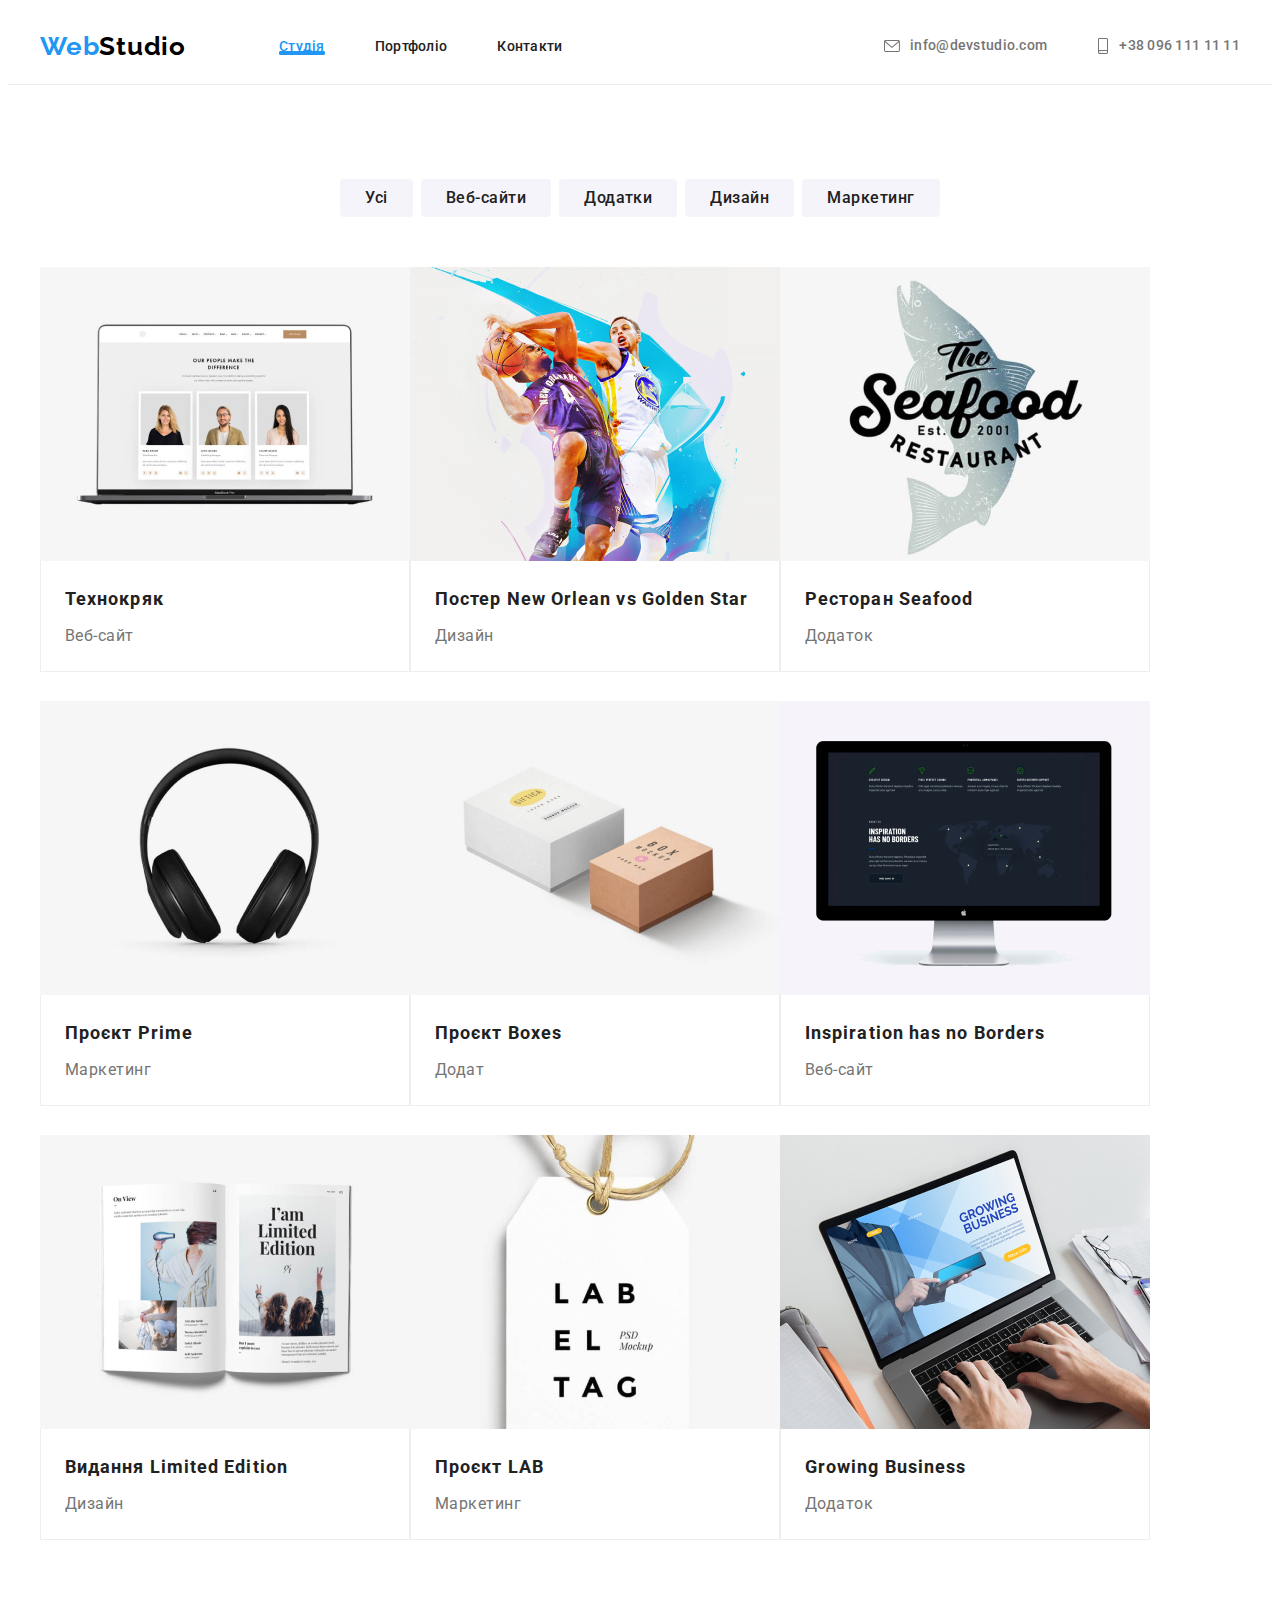
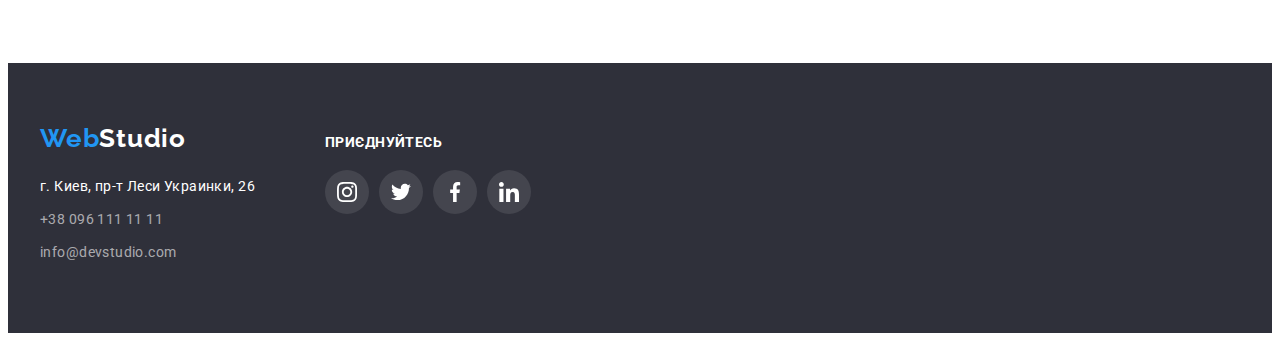
==== portfolio.html @ 6e3a9f80 "перше закидання даних" ====
<!DOCTYPE html>
<html lang="uk">
  <head>
    <meta charset="UTF-8" />
    <meta http-equiv="X-UA-Compatible" content="IE=edge" />
    <meta name="viewport" content="width=device-width, initial-scale=1.0" />
    <title>webstudio</title>
    <link rel="stylesheet" href="./css/style.css" />
    <link rel="preconnect" href="https://fonts.googleapis.com" />
    <link rel="preconnect" href="https://fonts.gstatic.com" crossorigin />
    <link
      href="https://fonts.googleapis.com/css2?family=Raleway:wght@700&family=Roboto:wght@400;500;700;900&display=swap"
      rel="stylesheet"
    />
  </head>

  <body>
    <!--header-->
    <header class="header">
      <div class="container">
        <nav class="nav">
          <a class="logo" href="./index.html"
            >Web<span class="logo-last-part">Studio</span></a
          >

          <!--navigation to other pages-->
          <ul class="site-nav">
            <li class="site-nav-item">
              <a href="./index.html" class="link current">Студія</a>
            </li>
            <li class="site-nav-item">
              <a href="./portfolio.html" class="link">Портфоліо</a>
            </li>
            <li class="site-nav-item">
              <a href="" class="link">Контакти</a>
            </li>
          </ul>
        </nav>

        <ul class="contacts">
          <li class="contacts-item">
            <a href="mailto:info@devstudio.com" class="contacts-link envelope-header"
              >
              <svg class="icon-header" width="16" height="12" >
              <use href="./img/symbol.svg#icon-envelope"></use>
              </svg>
              info@devstudio.com</a
            >
          </li>
          <li class="contacts-item">
            <a href="tel:+380961111111" class="contacts-link phone-header"
              >
              <svg class="icon-header" width="12" height="16">
                <use href="./img/symbol.svg#icon-smartphone"></use>
              </svg>+38 096 111 11 11</a
            >
          
        </ul>
      </div>
    </header>

    <main>
      <section class="section">
        <div class="container">
          <h1 class="title-none">Прихований заголовок</h1>
          <ul class="our-projects-button-list">
            <li class="our-projects-button-list-item">
              <button type="button" class="button-filter">Усі</button>
            </li>
            <li class="our-projects-button-list-item">
              <button type="button" class="button-filter">Веб-сайти</button>
            </li>
            <li class="our-projects-button-list-item">
              <button type="button" class="button-filter">Додатки</button>
            </li>
            <li class="our-projects-button-list-item">
              <button type="button" class="button-filter">Дизайн</button>
            </li>
            <li class="our-projects-button-list-item">
              <button type="button" class="button-filter">Маркетинг</button>
            </li>
          </ul>
          <ul class="our-projects-list">
            <li class="our-projects-list-item">
              <a class="our-project-item-link link" href="">
              <div class="group-hover">
                <img src="./img/tekhnokryak.jpg" alt="tehnokryak" width="370" height="404"/>
                <p class="text-portfolio-hover">
                Ресурс пропонує комплексні пропозиції з різним рівнем функціоналу та сервісів. Все це дозволить відвідувачу отримати вичерпні відомості про компанію чи приватну особу.
              </p>
              </div>
              <div class="our-projects-list-item-text">
                <h2 class="project-title">Технокряк</h2>
                <p class="project-type">Веб-сайт</p>
              </div>
              </a>
            </li>
            <li class="our-projects-list-item">
              <a class="our-project-item-link link" href="">
              <img
                src="./img/poster-new-orlean.jpg"
                alt="poster-new-orlean"
                width="370"
              />
              <div class="our-projects-list-item-text">
                <h2 class="project-title">Постер New Orlean vs Golden Star</h2>
                <p class="project-type">Дизайн</p>
              </div>
              </a>
            </li>
            <li class="our-projects-list-item">
              <a class="our-project-item-link link" href="">
              <img
                src="./img/restoran-seafood.jpg"
                alt="restoran-seafood"
                width="370"
              />
              <div class="our-projects-list-item-text">
                <h2 class="project-title">Ресторан Seafood</h2>
                <p class="project-type">Додаток</p>
              </div>
              </a>
            </li>
            <li class="our-projects-list-item">
              <a class="our-project-item-link link" href="">
              <img
                src="./img/project-prime.jpg"
                alt="project-prime"
                width="370"
              />
              <div class="our-projects-list-item-text">
                <h2 class="project-title">Проєкт Prime</h2>
                <p class="project-type">Маркетинг</p>
              </div>
              </a>
            </li>
            <li class="our-projects-list-item">
              <a class="our-project-item-link link" href="">
              <img
                src="./img/project-boxes.jpg"
                alt="project boxes"
                width="370"
              />
              <div class="our-projects-list-item-text">
                <h2 class="project-title">Проєкт Boxes</h2>
                <p class="project-type">Додат</p>
              </div>
              </a>
            </li>
            <li class="our-projects-list-item">
              <a class="our-project-item-link link" href="">
              <img
                src="./img/inspiration-has-no-borders.jpg"
                alt="inspiration"
                width="370"
              />
              <div class="our-projects-list-item-text">
                <h2 class="project-title">Inspiration has no Borders</h2>
                <p class="project-type">Веб-сайт</p>
              </div>
              </a>
            </li>
            <li class="our-projects-list-item">
              <a class="our-project-item-link link" href="">
              <img
                src="./img/limited-edition.jpg"
                alt="limited editions"
                width="370"
              />
              <div class="our-projects-list-item-text">
                <h2 class="project-title">Видання Limited Edition</h2>
                <p class="project-type">Дизайн</p>
              </div>
              </a>
            </li>
            <li class="our-projects-list-item">
              <a class="our-project-item-link link" href="">
              <img src="./img/lab.jpg" alt="lab" width="370" />
              <div class="our-projects-list-item-text">
                <h2 class="project-title">Проєкт LAB</h2>
                <p class="project-type">Маркетинг</p>
              </div>
              </a>
            </li>
            <li class="our-projects-list-item">
              <a class="our-project-item-link link" href="">
              <img
                src="./img/growing-business.jpg"
                alt="growing-business"
                width="370"
              />
              <div class="our-projects-list-item-text">
                <h2 class="project-title">Growing Business</h2>
                <p class="project-type">Додаток</p>
              </div>
              </a>
            </li>
          </ul>
        </div>
      </section>
    </main>

  <!--footer-->
    <footer class="footer">
      <div class="container footer-sections">
        <div class="footer-contacts">
        <!--logo-->
        <a class="logo-footer" href="./index.html"
          >Web<span class="logo-last-part-footer">Studio</span></a
        >

        <address>
          <ul class="address">
            <li class="address-list-item">
              <a
                href="https://goo.gl/maps/eCUYpjaDpkrnBJZcA"
                target="_blank"
                rel="noopener noreferrer"
                class="adress-location"
                >г. Киев, пр-т Леси Украинки, 26</a
              >
            </li>
            <li class="address-list-item">
              <a href="tel:+380961111111" class="adress-contacts-link"
                >+38 096 111 11 11</a
              >
            </li>
            <li class="address-list-item">
              <a href="mailto:info@devstudio.com" class="adress-contacts-link"
                >info@devstudio.com</a
              >
            </li>
          </ul>
        </address>
        </div>
        <div class="social-link-footer">
        <p class="footer-title">Приєднуйтесь</p>
        <ul class="sm-footer-block">
          <li class="sm-footer">
            <a class="sm-footer-icon" href="">
              <svg class="icon-footer" width="20" height="20">
                <use href="./img/symbol.svg#icon-instagram"></use>
              </svg>
            </a>
          </li>
          <li class="sm-footer">
            <a class="sm-footer-icon" href="">
              <svg class="icon-footer" width="20" height="20">
                <use href="./img/symbol.svg#icon-twitter"></use>
              </svg>
            </a>
          </li>
          <li class="sm-footer">
            <a class="sm-footer-icon" href="">
              <svg class="icon-footer" width="20" height="20">
                <use href="./img/symbol.svg#icon-facebook"></use>
              </svg>
            </a>
          </li>
          <li class="sm-footer">
            <a class="sm-footer-icon" href="">
              <svg class="icon-footer" width="20" height="20">
                <use href="./img/symbol.svg#icon-linkedin"></use>
              </svg>
            </a>
          </li>
      </ul>
      </div>
      </div>
    </footer>
  </body>
</html>
---- css/style.css ----
/*основний колір тексту #212121 */
/*другорядний колір #757575 */
/* колір лого #000000 #2196F3 */
/* колірховеру #2196F3 */
/* color page background: #F5F5F5; */
/* background: #F5F4FA; фон наша команда */

:root {
  --primary-text-color: #212121;
  --secont-text-color: #757575;
  --primary-bg-color: #FFFFFF;
  --second-bg-color: #2f303a;
  --color-button-accent: #2196F3;
  --color-secondary: #F5F4FA;
  --card-border-color: #eeeeee;
  --color-text-white: #FFFFFF;
  --acent-color: #AFB1B8;
  --color-logo: #000000;
}

body {
  background-color: var(--primary-bg-color);
  font-family: 'Roboto', sans-serif;
  color: var(--primary-text-color);
}

a {
  text-decoration: none;
}

/*відміняємо маркування списку*/
ul {
  list-style: none;
  padding: 0;
  margin: 0;
}

h1,
h2,
h3,
p {
  margin: 0 0;
}

img {
  display: block;
  max-width: 100%;
  height: auto;
}

.container {
  margin: 0 auto;
  padding-left: 15px;
  padding-right: 15px;
  width: 1200px;
}

.section {
  padding-top: 94px;
  padding-bottom: 94px;
}

/* header */
.header {
  border-bottom: 1px solid #ececec;
}

.header .container {
  display: flex;
}

.link {
  color: var(--primary-text-color);
  font-weight: 500;
  font-size: 14px;
  line-height: 16px;
  letter-spacing: 0.02em;
  position: relative;
}

.header-link {
  color: var(--primary-text-color);
  font-weight: 500;
  font-size: 14px;
  line-height: 16px;
  letter-spacing: 0.02em;
}

.header .link:hover,
.header .link:focus {
  color: var(--color-button-accent);
  padding: 30px 0px 30px;
}

.nav {
  display: flex;
  align-items: center;
}

.nav .current {
  color: var(--color-button-accent);
}

.current::after,
.current::before {
  color: var(--color-button-accent);
  content: "";
  position: absolute;
  bottom: -1px;
  left: 0;
  display: block;
  width: 100%;
  height: 4px;
  background-color: var(--color-button-accent);
  border-radius: 2px;
}

.contacts {
  display: flex;
  flex-direction: row;
  justify-content: space-between;
  align-items: center;
  margin-left: auto;
}

.logo {
  font-family: 'Raleway', sans-serif;
  font-weight: 700;
  font-size: 26px;
  line-height: 31px;
  letter-spacing: 0.03em;
  color: var(--color-button-accent);
}

.logo-last-part {
  color: var(--color-logo);
}

.site-nav {
  display: flex;
  flex-direction: row;
  justify-content: space-between;
  align-items: center;
  margin-left: 93px;
  font-weight: 500;
  font-size: 14px;
  line-height: 16px;
  letter-spacing: 0.02em;
  transition-property: color;
  transition-duration: 250ms;

}

.site-nav-item,
.contacts-item {
  margin-right: 50px;
}

.site-nav-item {
  padding: 30px 0px 30px;
}

.site-nav-item:last-child,
.contacts-item:last-child {
  margin-right: 0;
}

.contacts-link {
  display: block;
  color: var(--secont-text-color);
  font-weight: 500;
  font-size: 14px;
  line-height: 1.14;
  letter-spacing: 0.02em;
  padding: 30px 0px 30px;
  align-items: center;
}

.icon-header {
  fill: currentColor;
  margin-right: 10px;
  align-items: center;
}

.contacts-link:hover,
.contacts-link:focus {
  color: var(--color-button-accent);
}
.phone-header {
  align-items: center;
  display: flex;
}
.envelope-header {
  align-items: center;
  display: flex;
  }

/*main*/
.hero {
  background-color: var(--second-bg-color);
  text-align: center;
  padding: 200px 0;
}

.hero-title {
  width: 695px;
  color: var(--color-text-white);
  text-transform: uppercase;
  font-size: 44px;
  line-height: 60px;
  letter-spacing: 0.06em;
  margin: 0 auto 30px;
}

.button {
  background-color: var(--color-button-accent);
  font-family: 'Roboto';
  font-weight: 700;
  font-size: 16px;
  line-height: 30px;
  color: var(--color-text-white);
  text-align: center;
  letter-spacing: 0.06em;
  cursor: pointer;
  width: 216px;
  height: 50px;
  left: 692px;
  top: 430px;
  box-shadow: 0px 4px 4px rgba(0, 0, 0, 0.15);
  border-radius: 4px;
  border: none;
}

.button:hover,
.button:focus {
  background-color: #188CE8;
  color: var(--color-text-white);
  border: none;
}

.overlay {
  max-width: 1600px;
  margin-right: auto;
  margin-left: auto;
  background-image: linear-gradient(to right, rgba(47, 48, 58, 0.4),
      rgba(47, 48, 58, 0.4)),
    url(../img/backgtound-img.jpg);
}

/* about features*/
.feature-section-list {
  display: flex;
}

.feature-section-title {
  margin-bottom: 10px;
  font-size: 14px;
  font-weight: 700;
  line-height: 16px;
  text-align: left;
  letter-spacing: 0.03em;
  text-transform: uppercase;
}

.feature-section-text {
  color: var(--secont-text-color);
  font-size: 14px;
  font-weight: 400;
  line-height: 24px;
  text-align: left;
  letter-spacing: 0.03em;
}

.feature-section-item:last-child {
  margin-right: 0;
}

.feature-section-block {
  flex-basis: calc((100%-3*30px)/4);
  margin-right: 30px;
}

.feature-section-block:last-child {
  margin-right: 0;
}
.feauter-icom {
  color: var(--secont-text-color);  
  margin-left: auto;
  margin-right: auto;
}
.feauters-icon-group {
  background-color: var(--color-secondary);
  width: 270px;
  height: 120px;
  margin-bottom: 30px;
  display: flex;
  justify-content: center;
  align-items: center;
  border-radius: 4px;
}

/* section wedo*/

.works {
  padding-top: 0;
} 

.section-title.works {
  font-size: 36px;
  line-height: 42px;
  text-align: center;
  letter-spacing: 0.03em;
  margin-bottom: 50px;
}

.our-works-list {
  display: flex;
}

.works-card {
  flex-basis: calc((100% -2*30px)/ 3);
  position: relative;
  margin-right: 30px;
}

.works-card:last-child {
  margin-right: 0;
}
/*оформляємо блок чим ми займаємося, позіціонування поверх картинок*/
.box-label {
  position: absolute;
  width: 370px;
  height: 70px;
  left: 0;
  bottom: 0;
  background-color: rgba(47, 48, 58, 0.8);
}
.label {
  position: absolute;
  font-weight: 700;
  font-size: 14px;
  line-height: 16px;
  letter-spacing: 0.03em;
  text-transform: uppercase;
  color: var(--color-text-white);
  left: 50%;
  top: 50%;
  transform: translate(-50%, -50%);
}

/*our team*/
.section.our-team {
  background-color: var(--color-secondary);
}

.card {
  box-shadow: 0px 1px 3px rgba(0, 0, 0, 0.12), 0px 1px 1px rgba(0, 0, 0, 0.14), 0px 2px 1px rgba(0, 0, 0, 0.2);
  border-radius: 0px 0px 4px 4px;
  width: 270px;
}

.our-team-section-title {
  text-align: center;
  margin-bottom: 50px;
  font-weight: 700;
  font-size: 36px;
  line-height: 42px;
  letter-spacing: 0.03em;
}

.our-team-section-list {
  display: flex;
}

.our-team-section-list-item {
  background-color: var(--primary-bg-color);
  border-radius: 4px;
}

.our-team-section-list-item-text {
  text-align: center;
  padding-top: 30px;
  padding-bottom: 30px;
}

.our-team-member-name {
  font-weight: 500;
  font-size: 16px;
  line-height: 19px;
  letter-spacing: 0.03em;
  margin-bottom: 10px;
}

.our-team-member-position {
  color: var(--secont-text-color);
  font-weight: 400;
  font-size: 16px;
  line-height: 19px;
  letter-spacing: 0.03em;
}

.our-team-section-list-card {
  flex-basis: calc((100% -3*30px)/ 4);
  margin-right: 30px;
}

.our-team-section-list-card:last-child {
  margin-right: 0;
}
/*social link*/
.team-sm-links {
  margin-top: 16px;
  display: flex;
  justify-content: center;
  gap: 10px;
}

.sm-link-icon {
  display: flex;
  align-items: center;
  justify-content: center;
  border-radius: 50%;
  width: 44px;
  height: 44px;
  color: var(--acent-color);
}

.sm-link-icon:hover,
.sm-link-icon:focus {
  background-color: var(--color-button-accent);
}

.icon {
  fill: currentColor;
}

.sm-link-icon:hover .icon,
.sm-link-icon:focus .icon {
  color: var(--color-text-white);
}
/*customers*/

.customer-title {
  font-weight: 700;
  font-size: 36px;
  line-height: 42px;
  text-align: center;
  letter-spacing: 0.03em;
  margin-bottom: 50px;
}

.customer-list {
  display: flex;
}

.customer {
  display: flex;
  justify-content: center;
  border: 1px solid #AFB1B8;
  border-radius: 4px;
  width: 170px;
  height: 92px;
  align-items: center;
  color: var(--acent-color);
}

.customer-icon {
  fill: currentColor;
}

.customer-list-item {
  flex-basis: calc((100%-6*30px)/6);
  margin-right: 30px;
}

.customer-list-item:last-child{
  margin-right: 0;
}

.customer:hover,
.customer:focus {
  color: var(--color-button-accent);
  border: 1px solid #2196F3;
}
.customer-icon:hover,
.customer-icon:focus {
  color: var(--color-button-accent);
}

/*footer*/
.footer {
  background-color: var(--second-bg-color);
  padding-top: 60px;
  padding-bottom: 60px;
}

.footer-sections {
  display: flex;
  align-items: baseline;
}

.footer-contacts {
  margin-right: 70px;
}

.logo-footer {
  display: inline-block;
  color: var(--color-button-accent);
  margin-bottom: 20px;
  font-family: 'Raleway', sans-serif;
  font-weight: 700;
  font-size: 26px;
  line-height: 31px;
  letter-spacing: 0.03em;
  color: var(--color-button-accent);
}
/* 
.address {
  width: 231px;
} */

.adress-contacts-link,
.adress-location {
  display: inline-block;
  color: var(--primary-bg-color);
  font-style: normal;
  font-weight: 400;
  font-size: 14px;
  line-height: 24px;
  letter-spacing: 0.03em;
  padding-bottom: 9px;
}

.logo-last-part-footer {
  color: var(--color-text-white);
}
/* .address-list-item {
  padding-bottom: 9px;
  font-size: 14px;
} */

.address-list-item:last-child {
  margin-bottom: 0;
}

.adress-contacts-link:hover,
.adress-contacts-link:focus {
  color: var(--color-button-accent);
}

.adress-location:hover,
.adress-location:focus {
  color: var(--color-button-accent);
}

.adress-contacts-link {
  color: rgba(255, 255, 255, 0.6);
  padding-bottom: 9px;
}

/*footer social link*/
.social-link-footer {
  display: inline-block;
}
.footer-title {
  font-weight: 700;
  font-size: 14px;
  line-height: 16px;
  letter-spacing: 0.03em;
  text-transform: uppercase;
  color: var(--color-text-white);
}
.sm-footer-block {
  display: flex;
  gap: 10px;
  margin-top: 20px;
  justify-content: center;
}
.sm-footer-icon {
  display: flex;
  align-items: center;
  justify-content: center;
  border-radius: 50%;
  width: 44px;
  height: 44px;
  background-color: rgba(255, 255, 255, 0.1);
}
.icon-footer {
  fill: var(--color-text-white);
}
.sm-footer-icon:hover,
.sm-footer-icon:focus {
  background-color: var(--color-button-accent);
}
.sm-footer-icon:hover .icon-footer,
.sm-footer-icon:focus .icon-footer {
  fill: var(--color-text-white);
}

/*portfolio*/
.title-none {
  display: none;
}

.our-projects-button-list {
  display: flex;
  justify-content: center;
  margin-bottom: 50px;
}

.button-filter {
  background-color: var(--color-secondary);
  color: var(--primary-text-color);
  font-family: 'Roboto';
  font-weight: 500;
  font-size: 16px;
  line-height: 26px;
  letter-spacing: 0.03em;
  padding: 6px 25px;
  cursor: pointer;
  border-radius: 4px;
  border: none;
}

.our-projects-button-list-item:not(:last-child) {
  margin-right: 8px;
}

.button-filter:hover,
.button-filter:focus {
  background-color: var(--color-button-accent);
  color: var(--primary-bg-color);
  box-shadow: 0px 3px 1px rgba(0, 0, 0, 0.1), 0px 1px 2px rgba(0, 0, 0, 0.08), 0px 2px 2px rgba(0, 0, 0, 0.12);
  border-radius: 4px;
}

.our-projects-list {
  display: flex;
  flex-wrap: wrap;
}

.our-projects-list-item-text {
  padding: 20px 24px;
  width: 320px;
  border: 1px solid #EEEEEE;
  border-top: none;
}

.project-title {
  margin-bottom: 4px;
  font-weight: 700;
  font-size: 18px;
  line-height: 36px;
  letter-spacing: 0.06em;
  text-align: left;
}

.project-type {
  color: var(--secont-text-color);
  font-weight: 400;
  font-size: 16px;
  line-height: 30px;
  letter-spacing: 0.03em;
  text-align: left;
}

.our-projects-list-item {
  margin-bottom: 30px;
  flex-basis: calc((100% -2*30px)/3);
  display: block;
}

.our-project-item-link {
  display: block;
  width: 370px;
  height: 404px;
}

.our-projects-list-item:last-child {
  margin-right: 0;
}

.our-project-item-link:hover,
.our-project-item-link:focus {
  box-shadow: 0px 1px 1px rgba(0, 0, 0, 0.12), 0px 4px 4px rgba(0, 0, 0, 0.06), 1px 4px 6px rgba(0, 0, 0, 0.16);
}

.group-hover:hover::before{
  opacity: 1;
}
.group-hover::before{
  display: inline-block;
  position: absolute;
  content: "";
  width: 100%;
  height: 100%;
  background-color: rgba(33, 150, 243, 0.9);
  opacity: 0;
  transform: translateY(100%);
  transition-duration: 250ms;
  transition-timing-function: cubic-bezier(0.4, 0, 0.2, 1);
}
.text-portfolio-hover {
  position: absolute;
  font-weight: 400;
  font-size: 18px;
  line-height: 28px;
  letter-spacing: 0.03em;
  color: var(--color-text-white);
  right: 0;
  top: 0;
  padding: 63px 24px;
  overflow: hidden;
  transform: translateY(100%);
  transition-duration: 250ms;
  transition-timing-function:cubic-bezier(0.4, 0, 0.2, 1);
  opacity: 0;
  display: flex;
}

.our-project-item-link:hover .text-portfolio-hover {
  transform: translateY(0);
  opacity: 1;
}
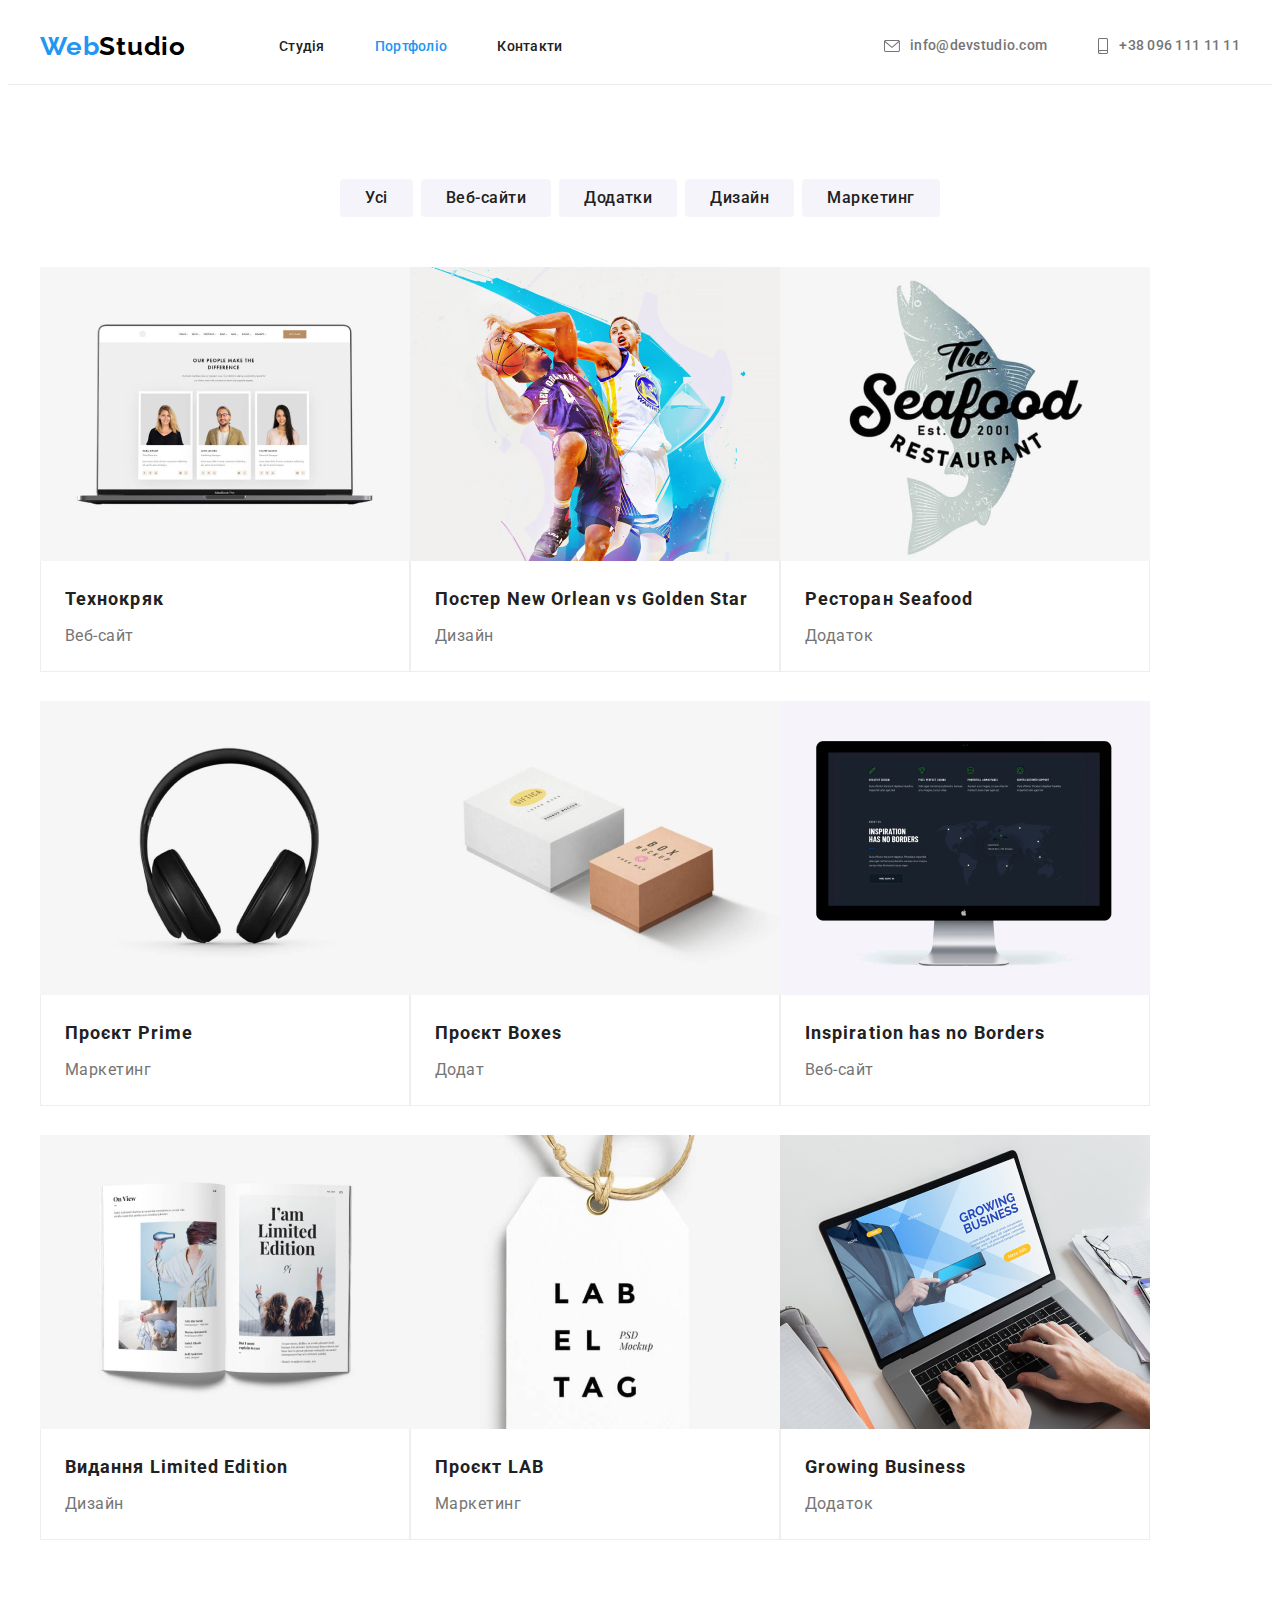
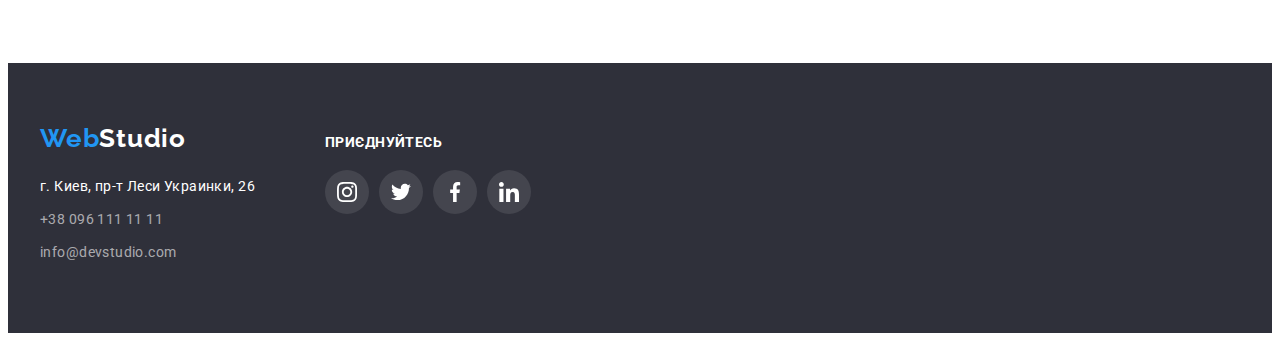
==== commit 06625e0b: "update" ====
--- a/portfolio.html
+++ b/portfolio.html
@@ -26,10 +26,10 @@
           <!--navigation to other pages-->
           <ul class="site-nav">
             <li class="site-nav-item">
-              <a href="./index.html" class="link current">Студія</a>
+              <a href="./index.html" class="link">Студія</a>
             </li>
             <li class="site-nav-item">
-              <a href="./portfolio.html" class="link">Портфоліо</a>
+              <a href="./portfolio.html" class="link current">Портфоліо</a>
             </li>
             <li class="site-nav-item">
               <a href="" class="link">Контакти</a>
@@ -97,11 +97,16 @@
             </li>
             <li class="our-projects-list-item">
               <a class="our-project-item-link link" href="">
-              <img
+              <div class="group-hover">
+                <img
                 src="./img/poster-new-orlean.jpg"
                 alt="poster-new-orlean"
                 width="370"
               />
+              <p class="text-portfolio-hover">
+                Ресурс пропонує комплексні пропозиції з різним рівнем функціоналу та сервісів. Все це дозволить відвідувачу отримати вичерпні відомості про компанію чи приватну особу.
+              </p>
+              </div>
               <div class="our-projects-list-item-text">
                 <h2 class="project-title">Постер New Orlean vs Golden Star</h2>
                 <p class="project-type">Дизайн</p>
@@ -110,11 +115,16 @@
             </li>
             <li class="our-projects-list-item">
               <a class="our-project-item-link link" href="">
-              <img
+              <div class="group-hover">
+                <img
                 src="./img/restoran-seafood.jpg"
                 alt="restoran-seafood"
                 width="370"
               />
+              <p class="text-portfolio-hover">
+                Ресурс пропонує комплексні пропозиції з різним рівнем функціоналу та сервісів. Все це дозволить відвідувачу отримати вичерпні відомості про компанію чи приватну особу.
+              </p>
+              </div>
               <div class="our-projects-list-item-text">
                 <h2 class="project-title">Ресторан Seafood</h2>
                 <p class="project-type">Додаток</p>
@@ -123,11 +133,16 @@
             </li>
             <li class="our-projects-list-item">
               <a class="our-project-item-link link" href="">
-              <img
+              <div class="group-hover">
+                <img
                 src="./img/project-prime.jpg"
                 alt="project-prime"
                 width="370"
               />
+              <p class="text-portfolio-hover">
+                Ресурс пропонує комплексні пропозиції з різним рівнем функціоналу та сервісів. Все це дозволить відвідувачу отримати вичерпні відомості про компанію чи приватну особу.
+              </p>
+              </div>
               <div class="our-projects-list-item-text">
                 <h2 class="project-title">Проєкт Prime</h2>
                 <p class="project-type">Маркетинг</p>
@@ -136,11 +151,16 @@
             </li>
             <li class="our-projects-list-item">
               <a class="our-project-item-link link" href="">
-              <img
+              <div class="group-hover">
+                <img
                 src="./img/project-boxes.jpg"
                 alt="project boxes"
                 width="370"
               />
+              <p class="text-portfolio-hover">
+                Ресурс пропонує комплексні пропозиції з різним рівнем функціоналу та сервісів. Все це дозволить відвідувачу отримати вичерпні відомості про компанію чи приватну особу.
+              </p>
+              </div>
               <div class="our-projects-list-item-text">
                 <h2 class="project-title">Проєкт Boxes</h2>
                 <p class="project-type">Додат</p>
@@ -149,11 +169,16 @@
             </li>
             <li class="our-projects-list-item">
               <a class="our-project-item-link link" href="">
-              <img
+              <div class="group-hover">
+                <img
                 src="./img/inspiration-has-no-borders.jpg"
                 alt="inspiration"
                 width="370"
               />
+              <p class="text-portfolio-hover">
+                Ресурс пропонує комплексні пропозиції з різним рівнем функціоналу та сервісів. Все це дозволить відвідувачу отримати вичерпні відомості про компанію чи приватну особу.
+              </p>
+              </div>
               <div class="our-projects-list-item-text">
                 <h2 class="project-title">Inspiration has no Borders</h2>
                 <p class="project-type">Веб-сайт</p>
@@ -162,11 +187,16 @@
             </li>
             <li class="our-projects-list-item">
               <a class="our-project-item-link link" href="">
-              <img
+              <div class="group-hover">
+                <img
                 src="./img/limited-edition.jpg"
                 alt="limited editions"
                 width="370"
               />
+              <p class="text-portfolio-hover">
+                Ресурс пропонує комплексні пропозиції з різним рівнем функціоналу та сервісів. Все це дозволить відвідувачу отримати вичерпні відомості про компанію чи приватну особу.
+              </p>
+              </div>
               <div class="our-projects-list-item-text">
                 <h2 class="project-title">Видання Limited Edition</h2>
                 <p class="project-type">Дизайн</p>
@@ -175,7 +205,12 @@
             </li>
             <li class="our-projects-list-item">
               <a class="our-project-item-link link" href="">
-              <img src="./img/lab.jpg" alt="lab" width="370" />
+              <div class="group-hover">
+                <img src="./img/lab.jpg" alt="lab" width="370" />
+              <p class="text-portfolio-hover">
+                Ресурс пропонує комплексні пропозиції з різним рівнем функціоналу та сервісів. Все це дозволить відвідувачу отримати вичерпні відомості про компанію чи приватну особу.
+              </p>
+              </div>
               <div class="our-projects-list-item-text">
                 <h2 class="project-title">Проєкт LAB</h2>
                 <p class="project-type">Маркетинг</p>
@@ -184,11 +219,16 @@
             </li>
             <li class="our-projects-list-item">
               <a class="our-project-item-link link" href="">
-              <img
+              <div class="group-hover">
+                <img
                 src="./img/growing-business.jpg"
                 alt="growing-business"
                 width="370"
               />
+              <p class="text-portfolio-hover">
+                Ресурс пропонує комплексні пропозиції з різним рівнем функціоналу та сервісів. Все це дозволить відвідувачу отримати вичерпні відомості про компанію чи приватну особу.
+              </p>
+              </div>
               <div class="our-projects-list-item-text">
                 <h2 class="project-title">Growing Business</h2>
                 <p class="project-type">Додаток</p>
--- a/css/style.css
+++ b/css/style.css
@@ -100,7 +100,7 @@
 .nav .current {
   color: var(--color-button-accent);
 }
-
+/* 
 .current::after,
 .current::before {
   color: var(--color-button-accent);
@@ -113,7 +113,7 @@
   height: 4px;
   background-color: var(--color-button-accent);
   border-radius: 2px;
-}
+} */
 
 .contacts {
   display: flex;
@@ -247,6 +247,40 @@
     url(../img/backgtound-img.jpg);
 }
 
+.backdrop {
+  position: fixed;
+  top: 50%;
+  left: 50%;
+  transform: translate(-50%, -50%);
+  width: 1600px;
+  height: 1024px;
+  background-color: rgba(0, 0, 0, 0.2);
+}
+.backdrop.is-hidden {
+  opacity: 0;
+  pointer-events: none;
+}
+.modal {
+  position: absolute;
+  width: 528px;
+  height: 581px;
+  left: 536px;
+  top: 221px;
+  background-color: var(--primary-bg-color);
+  box-shadow: 0px 1px 3px rgba(0, 0, 0, 0.12), 0px 1px 1px rgba(0, 0, 0, 0.14), 0px 2px 1px rgba(0, 0, 0, 0.2);
+  border-radius: 4px;
+}
+
+.close {
+  
+  width: 30px;
+  height: 30px;
+  left: 8px;
+  top: 8px;
+
+background-color: var(--primary-bg-color);
+border: 1px solid rgba(0, 0, 0, 0.1);
+}
 /* about features*/
 .feature-section-list {
   display: flex;
@@ -684,7 +718,10 @@
 .our-project-item-link:focus {
   box-shadow: 0px 1px 1px rgba(0, 0, 0, 0.12), 0px 4px 4px rgba(0, 0, 0, 0.06), 1px 4px 6px rgba(0, 0, 0, 0.16);
 }
-
+.group-hover {
+  position: relative;
+  overflow: hidden;
+}
 .group-hover:hover::before{
   opacity: 1;
 }
@@ -699,27 +736,33 @@
   transform: translateY(100%);
   transition-duration: 250ms;
   transition-timing-function: cubic-bezier(0.4, 0, 0.2, 1);
-}
+  overflow: hidden;
+}
+
+.our-project-item-link:hover .text-portfolio-hover {
+  transform: translateY(0%);
+  opacity: 1;
+}
+
 .text-portfolio-hover {
   position: absolute;
-  font-weight: 400;
+  font-weight: 370;
   font-size: 18px;
   line-height: 28px;
   letter-spacing: 0.03em;
   color: var(--color-text-white);
+  top: 0;
   right: 0;
-  top: 0;
-  padding: 63px 24px;
-  overflow: hidden;
+  margin-right: 15px;
+  padding-top: 63px;
+  padding-right: 24px;
+  padding-bottom: 63px;
+  padding-left: 24px;
+  width: 100%;
+  height: 100%;
+  background-color: rgba(33, 150, 243, 0.9);
   transform: translateY(100%);
-  transition-duration: 250ms;
-  transition-timing-function:cubic-bezier(0.4, 0, 0.2, 1);
   opacity: 0;
-  display: flex;
-}
-
-.our-project-item-link:hover .text-portfolio-hover {
-  transform: translateY(0);
-  opacity: 1;
-}
-
+  transition: transform 250ms cubic-bezier(0.4, 0, 0.2, 1),
+  opacity 250ms cubic-bezier(0.4, 0, 0.2, 1);
+}